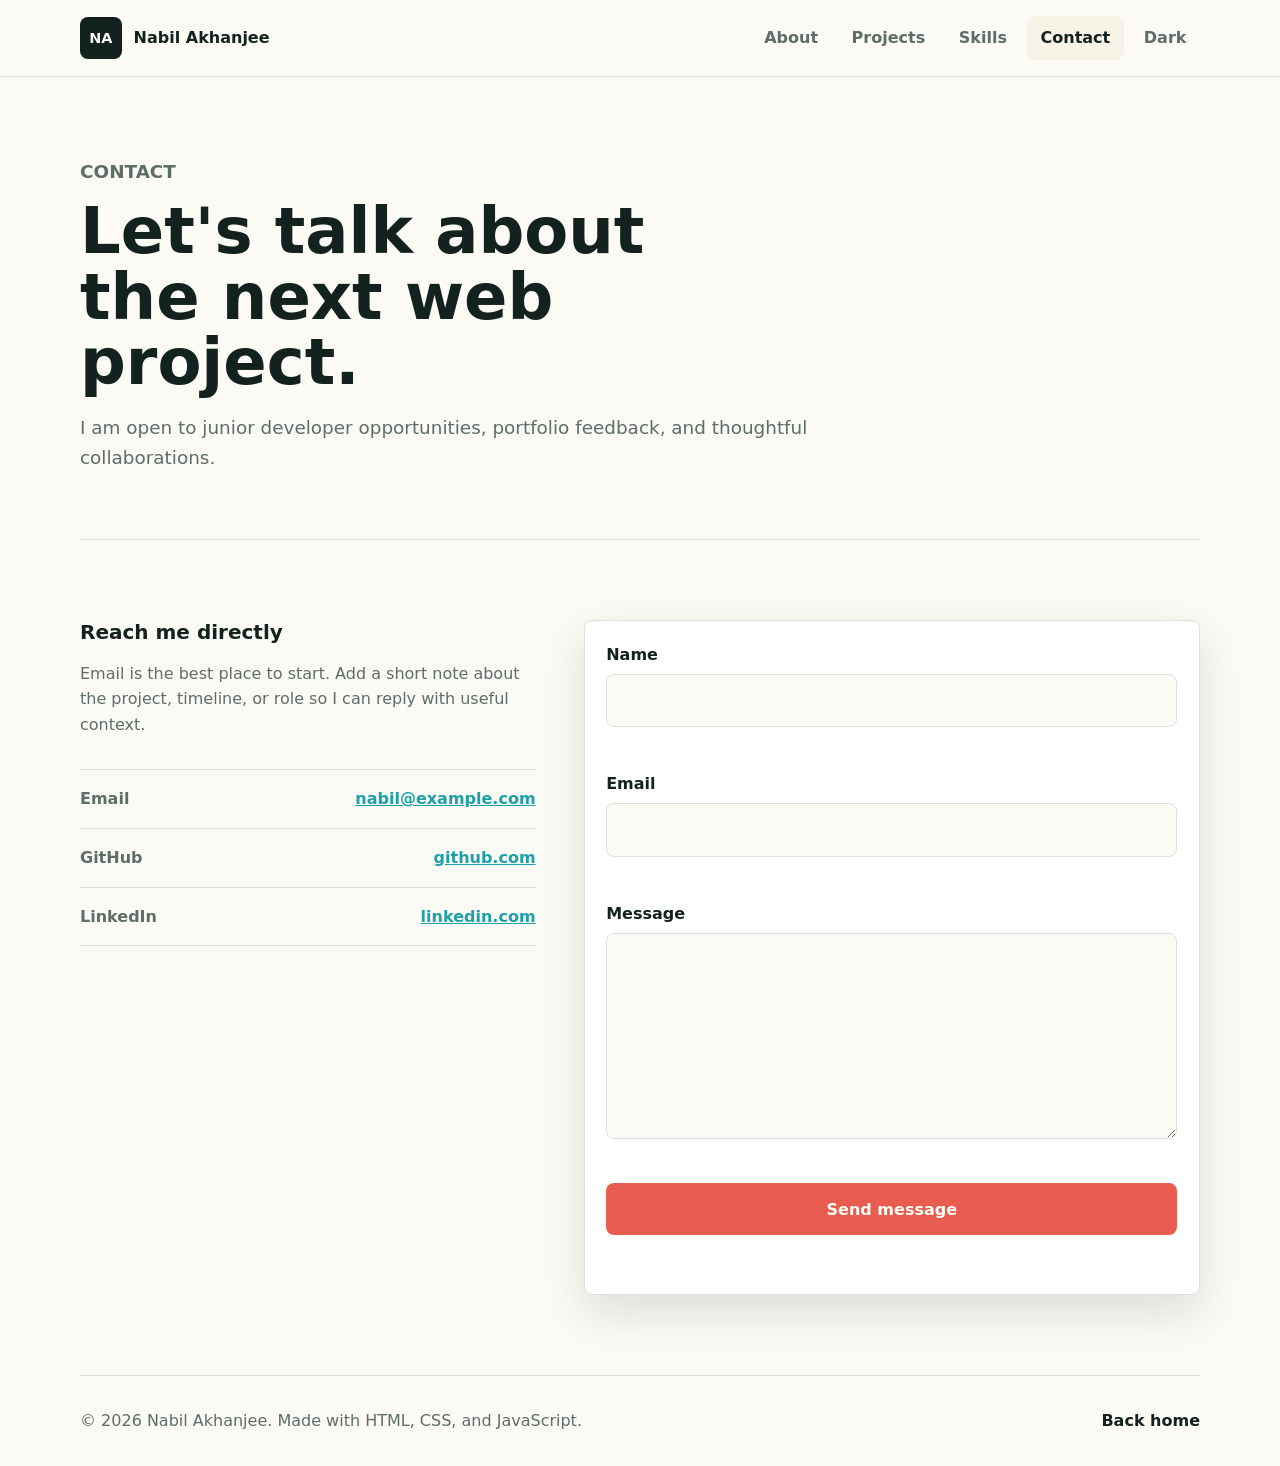
==== contact.html @ 6a5a8739 "Create portfolio website" ====
<!DOCTYPE html>
<html lang="en">
  <head>
    <meta charset="UTF-8" />
    <meta name="viewport" content="width=device-width, initial-scale=1.0" />
    <meta
      name="description"
      content="Contact Nabil Akhanjee about web development projects, roles, or collaborations."
    />
    <title>Contact | Nabil Akhanjee</title>
    <link rel="stylesheet" href="style.css" />
    <script src="script.js" defer></script>
  </head>
  <body data-page="contact">
    <a class="skip-link" href="#main-content">Skip to content</a>

    <header class="site-header">
      <div class="header-inner">
        <a class="site-logo" href="index.html" aria-label="Nabil Akhanjee home">
          <span class="logo-mark">NA</span>
          <span>Nabil Akhanjee</span>
        </a>

        <button
          class="nav-toggle"
          type="button"
          aria-controls="primary-nav"
          aria-expanded="false"
        >
          <span class="visually-hidden">Menu</span>
          <span class="nav-toggle-line"></span>
          <span class="nav-toggle-line"></span>
          <span class="nav-toggle-line"></span>
        </button>

        <nav class="primary-nav" id="primary-nav" aria-label="Primary navigation">
          <a href="index.html#about">About</a>
          <a href="index.html#projects">Projects</a>
          <a href="index.html#skills">Skills</a>
          <a href="contact.html" aria-current="page">Contact</a>
          <button class="theme-toggle" type="button" data-theme-toggle aria-pressed="false">
            Theme
          </button>
        </nav>
      </div>
    </header>

    <main id="main-content">
      <section class="page-hero reveal" aria-labelledby="contact-title">
        <p class="eyebrow">Contact</p>
        <h1 id="contact-title">Let's talk about the next web project.</h1>
        <p>
          I am open to junior developer opportunities, portfolio feedback, and
          thoughtful collaborations.
        </p>
      </section>

      <section class="section contact-layout reveal" aria-label="Contact options">
        <div class="contact-details">
          <h2>Reach me directly</h2>
          <p>
            Email is the best place to start. Add a short note about the project,
            timeline, or role so I can reply with useful context.
          </p>
          <ul class="contact-list">
            <li>
              <span>Email</span>
              <a href="mailto:nabil@example.com">nabil@example.com</a>
            </li>
            <li>
              <span>GitHub</span>
              <a href="https://github.com/" target="_blank" rel="noreferrer">github.com</a>
            </li>
            <li>
              <span>LinkedIn</span>
              <a href="https://www.linkedin.com/" target="_blank" rel="noreferrer">linkedin.com</a>
            </li>
          </ul>
        </div>

        <form class="contact-form" data-contact-form novalidate>
          <div class="form-field">
            <label for="name">Name</label>
            <input id="name" name="name" type="text" autocomplete="name" required />
            <p class="field-error" id="name-error" data-error-for="name"></p>
          </div>

          <div class="form-field">
            <label for="email">Email</label>
            <input id="email" name="email" type="email" autocomplete="email" required />
            <p class="field-error" id="email-error" data-error-for="email"></p>
          </div>

          <div class="form-field">
            <label for="message">Message</label>
            <textarea id="message" name="message" rows="7" required></textarea>
            <p class="field-error" id="message-error" data-error-for="message"></p>
          </div>

          <button class="button button-primary" type="submit">Send message</button>
          <p class="form-status" data-form-status aria-live="polite"></p>
        </form>
      </section>
    </main>

    <footer class="site-footer">
      <p>&copy; <span data-current-year></span> Nabil Akhanjee. Made with HTML, CSS, and JavaScript.</p>
      <a href="index.html">Back home</a>
    </footer>
  </body>
</html>
---- style.css ----
:root {
  color-scheme: light;
  --bg: #fbfaf5;
  --surface: #ffffff;
  --surface-strong: #f7f3e7;
  --ink: #13211f;
  --muted: #5f6d69;
  --line: #d9e3de;
  --accent: #e85d4f;
  --teal: #1da1a8;
  --gold: #e8c547;
  --success: #247a4d;
  --danger: #b3261e;
  --shadow: 0 18px 46px rgba(19, 33, 31, 0.12);
  --max-width: 1120px;
  --header-height: 76px;
}

:root[data-theme="dark"] {
  color-scheme: dark;
  --bg: #101816;
  --surface: #16221f;
  --surface-strong: #20312d;
  --ink: #f7f3e7;
  --muted: #becbc7;
  --line: #34504a;
  --accent: #ff8a7d;
  --teal: #5ccbd0;
  --gold: #f0d86a;
  --success: #83d6a4;
  --danger: #ff9a91;
  --shadow: 0 18px 46px rgba(0, 0, 0, 0.28);
}

* {
  box-sizing: border-box;
}

html {
  scroll-behavior: smooth;
}

body {
  margin: 0;
  background: var(--bg);
  color: var(--ink);
  font-family: Inter, ui-sans-serif, system-ui, -apple-system, BlinkMacSystemFont, "Segoe UI", sans-serif;
  font-size: 1rem;
  line-height: 1.6;
}

body.nav-open {
  overflow: hidden;
}

img {
  display: block;
  max-width: 100%;
}

a {
  color: inherit;
}

button,
input,
textarea {
  font: inherit;
}

button {
  cursor: pointer;
}

ul,
ol {
  padding-left: 1.2rem;
}

::selection {
  background: var(--gold);
  color: #13211f;
}

.skip-link {
  position: absolute;
  left: 1rem;
  top: 1rem;
  z-index: 100;
  transform: translateY(-160%);
  background: var(--ink);
  color: var(--bg);
  padding: 0.7rem 1rem;
  border-radius: 6px;
}

.skip-link:focus {
  transform: translateY(0);
}

.visually-hidden {
  position: absolute;
  width: 1px;
  height: 1px;
  padding: 0;
  margin: -1px;
  overflow: hidden;
  clip: rect(0, 0, 0, 0);
  white-space: nowrap;
  border: 0;
}

.site-header {
  position: sticky;
  top: 0;
  z-index: 20;
  min-height: var(--header-height);
  background: color-mix(in srgb, var(--bg) 88%, transparent);
  border-bottom: 1px solid var(--line);
  backdrop-filter: blur(18px);
}

.header-inner {
  width: min(100% - 2rem, var(--max-width));
  min-height: var(--header-height);
  margin: 0 auto;
  display: flex;
  align-items: center;
  justify-content: space-between;
  gap: 1rem;
}

.site-logo {
  display: inline-flex;
  align-items: center;
  gap: 0.75rem;
  text-decoration: none;
  font-weight: 800;
}

.logo-mark {
  display: inline-grid;
  place-items: center;
  width: 2.6rem;
  height: 2.6rem;
  border-radius: 8px;
  background: var(--ink);
  color: var(--bg);
  font-size: 0.9rem;
  line-height: 1;
}

.primary-nav {
  display: flex;
  align-items: center;
  gap: 0.4rem;
}

.primary-nav a,
.theme-toggle {
  min-height: 2.5rem;
  border: 0;
  border-radius: 8px;
  background: transparent;
  color: var(--muted);
  text-decoration: none;
  padding: 0.55rem 0.85rem;
  font-weight: 700;
}

.primary-nav a:hover,
.primary-nav a:focus-visible,
.primary-nav a[aria-current="page"],
.theme-toggle:hover,
.theme-toggle:focus-visible {
  color: var(--ink);
  background: var(--surface-strong);
  outline: none;
}

.theme-toggle[aria-pressed="true"] {
  color: var(--ink);
  box-shadow: inset 0 0 0 2px var(--line);
}

.nav-toggle {
  display: none;
  width: 2.75rem;
  height: 2.75rem;
  border: 1px solid var(--line);
  border-radius: 8px;
  background: var(--surface);
  color: var(--ink);
  place-items: center;
  gap: 0.25rem;
}

.nav-toggle-line {
  display: block;
  width: 1.2rem;
  height: 2px;
  background: currentColor;
  border-radius: 999px;
}

.hero {
  min-height: calc(82vh - var(--header-height));
  display: grid;
  align-items: center;
  padding: 5rem 1rem;
  background:
    linear-gradient(90deg, rgba(19, 33, 31, 0.92), rgba(19, 33, 31, 0.7) 45%, rgba(19, 33, 31, 0.18)),
    url("assets/portfolio-workspace.svg");
  background-position: center;
  background-size: cover;
  color: #f7f3e7;
}

.hero-content {
  width: min(100% - 2rem, var(--max-width));
  margin: 0 auto;
}

.eyebrow,
.section-kicker,
.tag-list {
  margin: 0 0 0.8rem;
  color: var(--accent);
  font-size: 0.82rem;
  font-weight: 900;
  text-transform: uppercase;
  letter-spacing: 0;
}

.hero .eyebrow {
  color: var(--gold);
}

.hero h1,
.page-hero h1,
.project-detail-hero h1 {
  margin: 0;
  max-width: 12ch;
  font-size: 4rem;
  line-height: 1.02;
  letter-spacing: 0;
}

.hero-lede {
  max-width: 43rem;
  margin: 1.35rem 0 0;
  color: rgba(247, 243, 231, 0.88);
  font-size: 1.25rem;
}

.hero-actions {
  display: flex;
  flex-wrap: wrap;
  gap: 0.8rem;
  margin-top: 2rem;
}

.button {
  display: inline-flex;
  align-items: center;
  justify-content: center;
  min-height: 2.9rem;
  border: 2px solid transparent;
  border-radius: 8px;
  padding: 0.7rem 1.1rem;
  text-decoration: none;
  font-weight: 900;
  transition: transform 180ms ease, background-color 180ms ease, border-color 180ms ease;
}

.button:hover,
.button:focus-visible {
  transform: translateY(-2px);
  outline: none;
}

.button-primary {
  background: var(--accent);
  color: #fffdf7;
}

.button-primary:hover,
.button-primary:focus-visible {
  background: #c94438;
}

.button-secondary {
  border-color: rgba(247, 243, 231, 0.64);
  color: #f7f3e7;
}

.button-secondary:hover,
.button-secondary:focus-visible {
  background: rgba(247, 243, 231, 0.12);
}

.hero-meta {
  display: flex;
  flex-wrap: wrap;
  gap: 1rem;
  margin: 2.7rem 0 0;
}

.hero-meta div {
  min-width: 12rem;
  padding: 0 1rem 0 0;
  border-right: 1px solid rgba(247, 243, 231, 0.3);
}

.hero-meta dt {
  color: var(--gold);
  font-size: 0.78rem;
  font-weight: 900;
  text-transform: uppercase;
  letter-spacing: 0;
}

.hero-meta dd {
  margin: 0.15rem 0 0;
  color: rgba(247, 243, 231, 0.86);
}

.section {
  width: min(100% - 2rem, var(--max-width));
  margin: 0 auto;
  padding: 5rem 0;
}

.split-section {
  display: grid;
  grid-template-columns: 0.85fr 1.15fr;
  gap: 4rem;
  align-items: start;
}

.section h2,
.contact-band h2 {
  margin: 0;
  font-size: 2.25rem;
  line-height: 1.12;
  letter-spacing: 0;
}

.section-heading {
  max-width: 42rem;
  margin-bottom: 2rem;
}

.section-heading p,
.copy-stack p,
.page-hero p,
.project-detail-hero p,
.project-detail-grid p,
.contact-details p {
  color: var(--muted);
}

.copy-stack p:first-child {
  margin-top: 0;
}

.metrics {
  display: grid;
  grid-template-columns: repeat(3, 1fr);
  gap: 0.8rem;
  margin-top: 2rem;
}

.metric {
  min-height: 7rem;
  padding: 1.1rem;
  border: 1px solid var(--line);
  border-radius: 8px;
  background: var(--surface);
}

.metric strong {
  display: block;
  color: var(--teal);
  font-size: 1.9rem;
  line-height: 1;
}

.metric span {
  display: block;
  margin-top: 0.55rem;
  color: var(--muted);
  font-weight: 700;
}

.projects-section {
  padding-top: 4rem;
}

.filter-bar {
  display: flex;
  flex-wrap: wrap;
  gap: 0.65rem;
  margin-bottom: 0.7rem;
}

.filter-button {
  min-height: 2.5rem;
  border: 1px solid var(--line);
  border-radius: 8px;
  background: var(--surface);
  color: var(--muted);
  padding: 0.55rem 0.9rem;
  font-weight: 800;
}

.filter-button:hover,
.filter-button:focus-visible,
.filter-button.is-active {
  border-color: var(--teal);
  background: color-mix(in srgb, var(--teal) 14%, var(--surface));
  color: var(--ink);
  outline: none;
}

.project-status {
  min-height: 1.5rem;
  margin: 0 0 1.35rem;
  color: var(--muted);
  font-size: 0.92rem;
}

.project-grid {
  display: grid;
  grid-template-columns: repeat(3, minmax(0, 1fr));
  gap: 1rem;
}

.project-card {
  display: flex;
  flex-direction: column;
  min-height: 100%;
  overflow: hidden;
  border: 1px solid var(--line);
  border-radius: 8px;
  background: var(--surface);
  box-shadow: var(--shadow);
}

.project-card[hidden] {
  display: none;
}

.project-visual {
  display: block;
  aspect-ratio: 1.48;
  overflow: hidden;
  background: var(--surface-strong);
}

.project-visual img {
  width: 100%;
  height: 100%;
  object-fit: cover;
  transition: transform 240ms ease;
}

.project-card:hover .project-visual img,
.project-card:focus-within .project-visual img {
  transform: scale(1.025);
}

.project-card-body {
  display: flex;
  flex-direction: column;
  flex: 1;
  padding: 1.2rem;
}

.project-card h3,
.skill-group h3,
.contact-details h2,
.project-detail-grid h2 {
  margin: 0 0 0.65rem;
  font-size: 1.25rem;
  line-height: 1.25;
}

.project-card p {
  color: var(--muted);
}

.project-card .text-link {
  margin-top: auto;
}

.text-link {
  color: var(--teal);
  font-weight: 900;
  text-decoration: underline;
  text-decoration-thickness: 0.12em;
  text-underline-offset: 0.2em;
}

.text-link:hover,
.text-link:focus-visible {
  color: var(--accent);
  outline: none;
}

.skills-section {
  border-top: 1px solid var(--line);
}

.skill-grid {
  display: grid;
  grid-template-columns: repeat(3, minmax(0, 1fr));
  gap: 1rem;
}

.skill-group {
  padding: 1.25rem;
  border: 1px solid var(--line);
  border-radius: 8px;
  background: var(--surface);
}

.skill-group ul,
.checked-list {
  margin: 0;
  padding-left: 1.1rem;
  color: var(--muted);
}

.skill-group li + li,
.checked-list li + li {
  margin-top: 0.45rem;
}

.contact-band {
  width: 100%;
  display: flex;
  align-items: center;
  justify-content: space-between;
  gap: 2rem;
  margin-top: 1rem;
  padding: 4rem max(1rem, calc((100vw - var(--max-width)) / 2));
  background: var(--ink);
  color: var(--bg);
}

.contact-band .section-kicker {
  color: var(--gold);
}

.contact-band h2 {
  max-width: 17ch;
}

.site-footer {
  width: min(100% - 2rem, var(--max-width));
  margin: 0 auto;
  padding: 2rem 0;
  display: flex;
  align-items: center;
  justify-content: space-between;
  gap: 1rem;
  color: var(--muted);
  border-top: 1px solid var(--line);
}

.site-footer p {
  margin: 0;
}

.site-footer a {
  color: var(--ink);
  font-weight: 800;
  text-decoration: none;
}

.page-hero,
.project-detail-hero {
  width: min(100% - 2rem, var(--max-width));
  margin: 0 auto;
  padding: 5rem 0 3rem;
}

.page-hero {
  border-bottom: 1px solid var(--line);
}

.page-hero h1 {
  max-width: 14ch;
}

.page-hero p,
.project-detail-hero p {
  max-width: 48rem;
  font-size: 1.15rem;
}

.contact-layout {
  display: grid;
  grid-template-columns: 0.85fr 1.15fr;
  gap: 3rem;
  align-items: start;
}

.contact-list {
  list-style: none;
  margin: 2rem 0 0;
  padding: 0;
  border-top: 1px solid var(--line);
}

.contact-list li {
  display: flex;
  justify-content: space-between;
  gap: 1rem;
  padding: 1rem 0;
  border-bottom: 1px solid var(--line);
}

.contact-list span {
  color: var(--muted);
  font-weight: 800;
}

.contact-list a {
  color: var(--teal);
  font-weight: 900;
}

.contact-form {
  display: grid;
  gap: 1rem;
  padding: 1.35rem;
  border: 1px solid var(--line);
  border-radius: 8px;
  background: var(--surface);
  box-shadow: var(--shadow);
}

.form-field {
  display: grid;
  gap: 0.4rem;
}

.form-field label {
  font-weight: 900;
}

.form-field input,
.form-field textarea {
  width: 100%;
  border: 1px solid var(--line);
  border-radius: 8px;
  background: var(--bg);
  color: var(--ink);
  padding: 0.8rem 0.9rem;
}

.form-field input:focus,
.form-field textarea:focus {
  border-color: var(--teal);
  outline: 3px solid color-mix(in srgb, var(--teal) 22%, transparent);
}

.form-field.has-error input,
.form-field.has-error textarea {
  border-color: var(--danger);
}

.field-error,
.form-status {
  min-height: 1.35rem;
  margin: 0;
  color: var(--danger);
  font-size: 0.92rem;
}

.form-status.is-success {
  color: var(--success);
  font-weight: 800;
}

.project-detail {
  width: min(100% - 2rem, var(--max-width));
  margin: 0 auto;
  padding-bottom: 5rem;
}

.project-detail-hero {
  width: 100%;
}

.project-detail-hero h1 {
  margin-top: 0.6rem;
}

.pill-list {
  display: flex;
  flex-wrap: wrap;
  gap: 0.55rem;
  list-style: none;
  margin: 1.5rem 0 0;
  padding: 0;
}

.pill-list li {
  border: 1px solid var(--line);
  border-radius: 999px;
  background: var(--surface);
  color: var(--muted);
  padding: 0.45rem 0.75rem;
  font-weight: 800;
}

.detail-image {
  width: 100%;
  aspect-ratio: 1.48;
  object-fit: cover;
  border: 1px solid var(--line);
  border-radius: 8px;
  background: var(--surface);
  box-shadow: var(--shadow);
}

.project-detail-grid {
  display: grid;
  grid-template-columns: repeat(3, minmax(0, 1fr));
  gap: 1rem;
  margin-top: 2rem;
}

.project-detail-grid section {
  padding: 1.25rem;
  border: 1px solid var(--line);
  border-radius: 8px;
  background: var(--surface);
}

body.enable-reveal .reveal {
  opacity: 0;
  transform: translateY(18px);
  transition: opacity 480ms ease, transform 480ms ease;
}

body.enable-reveal .reveal.is-visible {
  opacity: 1;
  transform: translateY(0);
}

@media (prefers-reduced-motion: reduce) {
  html {
    scroll-behavior: auto;
  }

  *,
  *::before,
  *::after {
    transition-duration: 0.01ms !important;
    animation-duration: 0.01ms !important;
    animation-iteration-count: 1 !important;
  }
}

@media (max-width: 900px) {
  .nav-toggle {
    display: grid;
  }

  .primary-nav {
    position: fixed;
    inset: var(--header-height) 1rem auto 1rem;
    display: none;
    flex-direction: column;
    align-items: stretch;
    gap: 0.35rem;
    padding: 0.8rem;
    border: 1px solid var(--line);
    border-radius: 8px;
    background: var(--surface);
    box-shadow: var(--shadow);
  }

  body.nav-open .primary-nav {
    display: flex;
  }

  .primary-nav a,
  .theme-toggle {
    width: 100%;
    text-align: left;
  }

  .hero {
    min-height: calc(76vh - var(--header-height));
    padding: 4rem 1rem;
    background:
      linear-gradient(180deg, rgba(19, 33, 31, 0.92), rgba(19, 33, 31, 0.72)),
      url("assets/portfolio-workspace.svg");
    background-position: center;
    background-size: cover;
  }

  .hero h1,
  .page-hero h1,
  .project-detail-hero h1 {
    font-size: 3rem;
  }

  .hero-lede {
    font-size: 1.1rem;
  }

  .split-section,
  .contact-layout,
  .project-detail-grid {
    grid-template-columns: 1fr;
    gap: 2rem;
  }

  .metrics,
  .project-grid,
  .skill-grid {
    grid-template-columns: 1fr;
  }

  .contact-band,
  .site-footer {
    flex-direction: column;
    align-items: flex-start;
  }
}

@media (max-width: 560px) {
  :root {
    --header-height: 68px;
  }

  .header-inner {
    width: min(100% - 1.4rem, var(--max-width));
  }

  .site-logo span:last-child {
    display: none;
  }

  .hero {
    min-height: auto;
    padding: 3.6rem 0.7rem;
  }

  .hero h1,
  .page-hero h1,
  .project-detail-hero h1 {
    font-size: 2.35rem;
  }

  .section,
  .page-hero,
  .project-detail,
  .project-detail-hero {
    width: min(100% - 1.4rem, var(--max-width));
  }

  .section,
  .page-hero {
    padding: 3.5rem 0;
  }

  .section h2,
  .contact-band h2 {
    font-size: 1.9rem;
  }

  .hero-actions,
  .filter-bar {
    flex-direction: column;
  }

  .button,
  .filter-button {
    width: 100%;
  }

  .hero-meta {
    display: grid;
  }

  .hero-meta div {
    border-right: 0;
    border-bottom: 1px solid rgba(247, 243, 231, 0.24);
    padding: 0 0 0.85rem;
  }

  .contact-list li {
    flex-direction: column;
    gap: 0.2rem;
  }
}
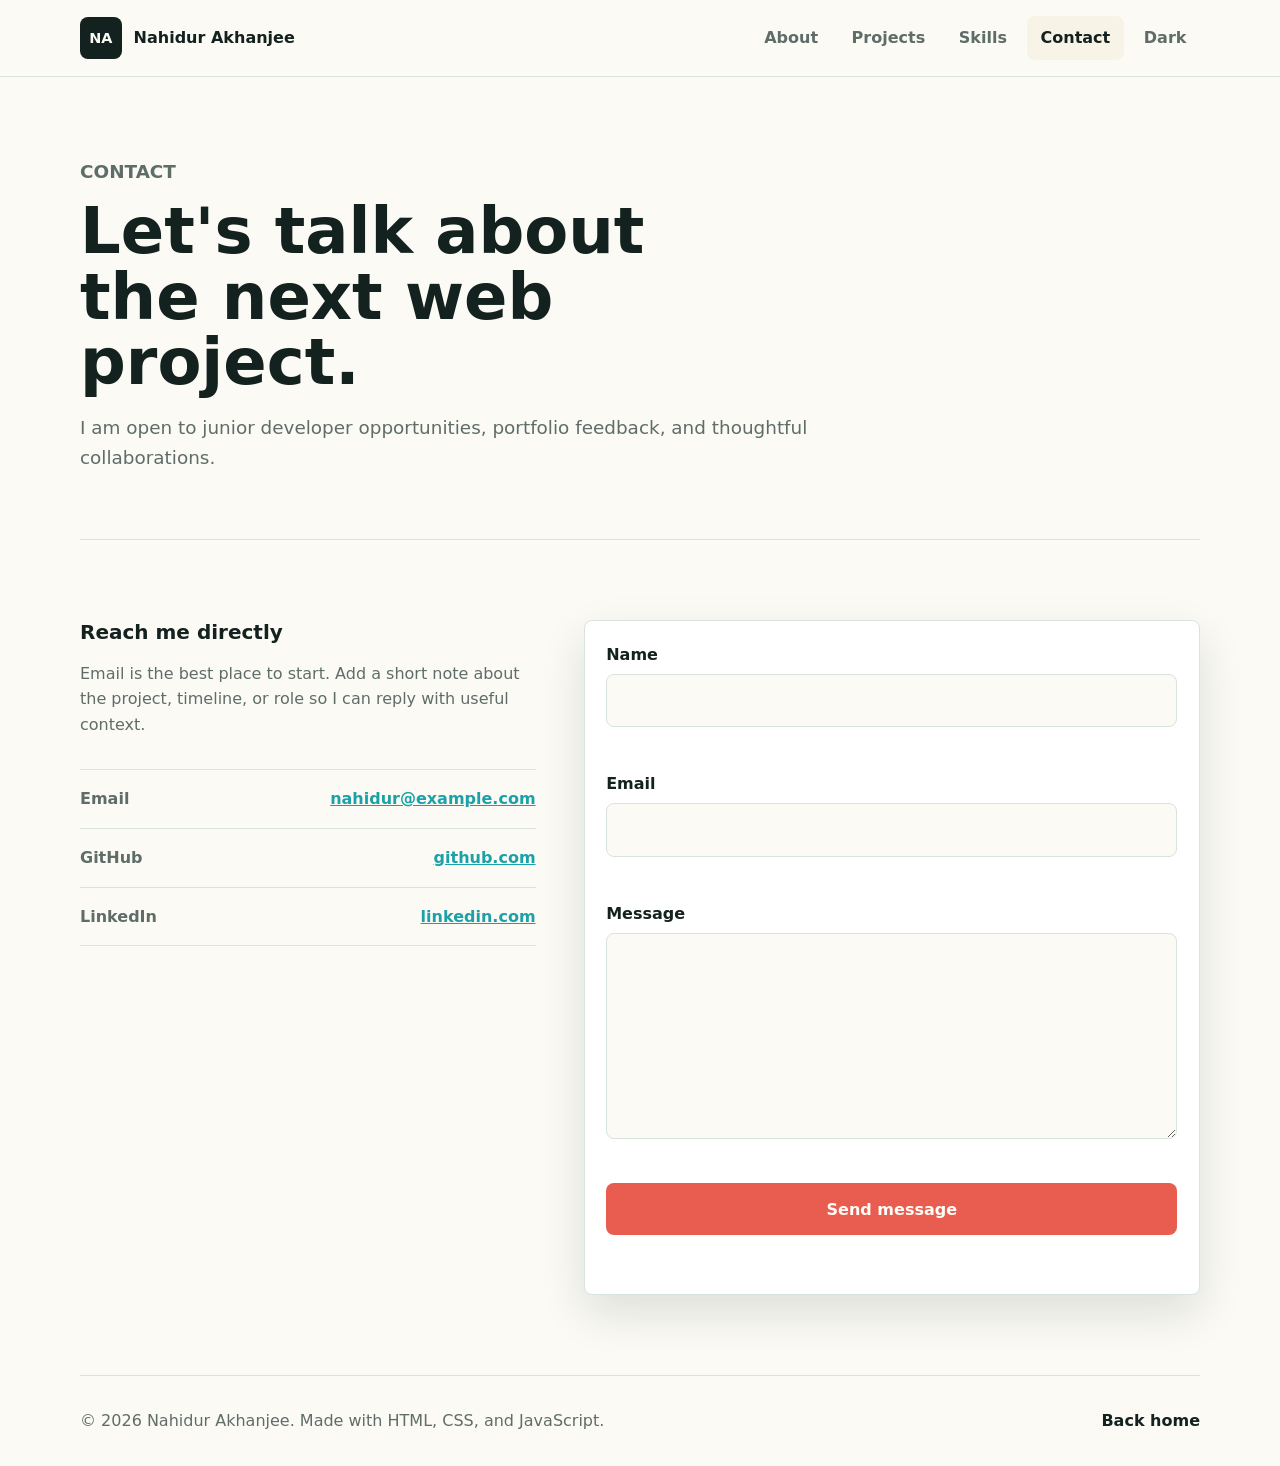
==== commit c8db5110: "Nabil to Nahidur" ====
--- a/contact.html
+++ b/contact.html
@@ -5,9 +5,9 @@
     <meta name="viewport" content="width=device-width, initial-scale=1.0" />
     <meta
       name="description"
-      content="Contact Nabil Akhanjee about web development projects, roles, or collaborations."
+      content="Contact Nahidur Akhanjee about web development projects, roles, or collaborations."
     />
-    <title>Contact | Nabil Akhanjee</title>
+    <title>Contact | Nahidur Akhanjee</title>
     <link rel="stylesheet" href="style.css" />
     <script src="script.js" defer></script>
   </head>
@@ -16,9 +16,9 @@
 
     <header class="site-header">
       <div class="header-inner">
-        <a class="site-logo" href="index.html" aria-label="Nabil Akhanjee home">
+        <a class="site-logo" href="index.html" aria-label="Nahidur Akhanjee home">
           <span class="logo-mark">NA</span>
-          <span>Nabil Akhanjee</span>
+          <span>Nahidur Akhanjee</span>
         </a>
 
         <button
@@ -65,7 +65,7 @@
           <ul class="contact-list">
             <li>
               <span>Email</span>
-              <a href="mailto:nabil@example.com">nabil@example.com</a>
+              <a href="mailto:nahidur@example.com">nahidur@example.com</a>
             </li>
             <li>
               <span>GitHub</span>
@@ -104,7 +104,7 @@
     </main>
 
     <footer class="site-footer">
-      <p>&copy; <span data-current-year></span> Nabil Akhanjee. Made with HTML, CSS, and JavaScript.</p>
+      <p>&copy; <span data-current-year></span> Nahidur Akhanjee. Made with HTML, CSS, and JavaScript.</p>
       <a href="index.html">Back home</a>
     </footer>
   </body>
